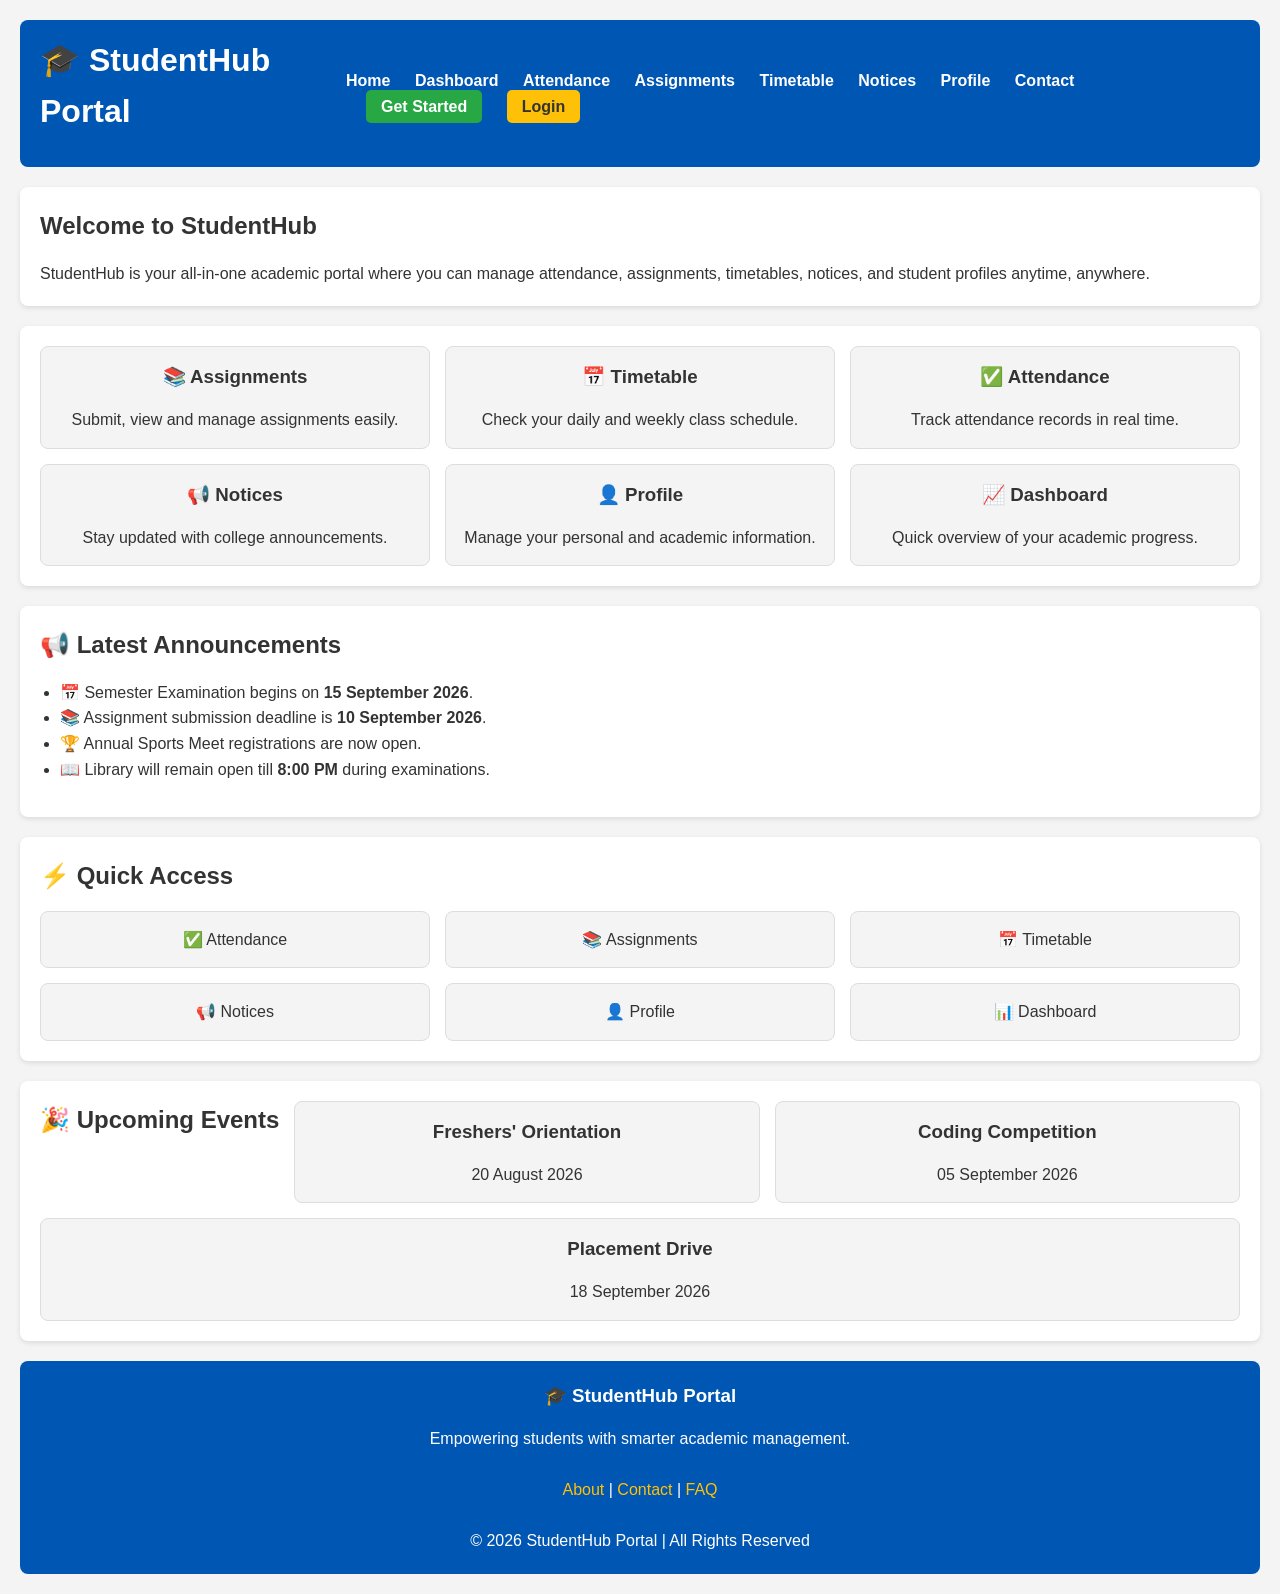
==== index.html @ 57c19a00 "Add files via upload" ====
<!DOCTYPE html>
<html lang="en">
<head>
    <meta charset="UTF-8">
    <meta name="viewport" content="width=device-width, initial-scale=1.0">
    <title>StudentHub Portal</title>
    <link rel="stylesheet" href="style.css">
</head>
<body>

<header>
    <h1>🎓 StudentHub Portal</h1>
    <nav>
        <a href="index.html">Home</a>
        <a href="dashboard.html">Dashboard</a>
        <a href="attendance.html">Attendance</a>
        <a href="assignment.html">Assignments</a>
        <a href="timetable.html">Timetable</a>
        <a href="notice.html">Notices</a>
        <a href="profile.html">Profile</a>
        <a href="contact.html">Contact</a>

        <div class="buttons">
            <a href="register.html" class="btn">Get Started</a>
            <a href="login.html" class="btn login">Login</a>
        </div>
    </nav>
</header>

<section class="hero">
    <h2>Welcome to StudentHub</h2>
    <p>StudentHub is your all-in-one academic portal where you can manage attendance, assignments, timetables, notices, and student profiles anytime, anywhere.</p>
</section>

<section class="features">
    <div class="card">
        <h3>📚 Assignments</h3>
        <p>Submit, view and manage assignments easily.</p>
    </div>
    <div class="card">
        <h3>📅 Timetable</h3>
        <p>Check your daily and weekly class schedule.</p>
    </div>
    <div class="card">
        <h3>✅ Attendance</h3>
        <p>Track attendance records in real time.</p>
    </div>
    <div class="card">
        <h3>📢 Notices</h3>
        <p>Stay updated with college announcements.</p>
    </div>
    <div class="card">
        <h3>👤 Profile</h3>
        <p>Manage your personal and academic information.</p>
    </div>
    <div class="card">
        <h3>📈 Dashboard</h3>
        <p>Quick overview of your academic progress.</p>
    </div>
</section>

<section class="announcements">
    <h2>📢 Latest Announcements</h2>
    <ul>
        <li>📅 Semester Examination begins on <strong>15 September 2026</strong>.</li>
        <li>📚 Assignment submission deadline is <strong>10 September 2026</strong>.</li>
        <li>🏆 Annual Sports Meet registrations are now open.</li>
        <li>📖 Library will remain open till <strong>8:00 PM</strong> during examinations.</li>
    </ul>
</section>

<section class="quick-access">
    <h2>⚡ Quick Access</h2>
    <div class="quick-links">
        <a href="attendance.html">✅ Attendance</a>
        <a href="assignment.html">📚 Assignments</a>
        <a href="timetable.html">📅 Timetable</a>
        <a href="notice.html">📢 Notices</a>
        <a href="profile.html">👤 Profile</a>
        <a href="dashboard.html">📊 Dashboard</a>
    </div>
</section>

<section class="events">
    <h2>🎉 Upcoming Events</h2>
    <div class="event-card">
        <h3>Freshers' Orientation</h3>
        <p>20 August 2026</p>
    </div>
    <div class="event-card">
        <h3>Coding Competition</h3>
        <p>05 September 2026</p>
    </div>
    <div class="event-card">
        <h3>Placement Drive</h3>
        <p>18 September 2026</p>
    </div>
</section>

<footer>
    <h3>🎓 StudentHub Portal</h3>
    <p>Empowering students with smarter academic management.</p>
    <br>
    <p>
        <a href="about.html">About</a> |
        <a href="contact.html">Contact</a> |
        <a href="faq.html">FAQ</a>
    </p>
    <br>
    <p>© 2026 StudentHub Portal | All Rights Reserved</p>
</footer>

</body>
</html>
---- style.css ----
/* style.css */
:root {
    --primary-color: #0056b3;
    --secondary-color: #f4f4f4;
    --text-color: #333;
    --bg-color: #fff;
}

* {
    margin: 0;
    padding: 0;
    box-sizing: border-box;
    font-family: Arial, sans-serif;
}

body {
    background-color: var(--secondary-color);
    color: var(--text-color);
    line-height: 1.6;
    padding: 20px;
}

/* Header & Navigation */
header {
    background-color: var(--primary-color);
    color: var(--bg-color);
    padding: 15px 20px;
    display: flex;
    justify-content: space-between;
    align-items: center;
    border-radius: 8px;
    margin-bottom: 20px;
}

nav a {
    color: var(--bg-color);
    text-decoration: none;
    margin: 0 10px;
    font-weight: bold;
}

nav a:hover {
    text-decoration: underline;
}

.buttons {
    display: inline-block;
    margin-left: 20px;
}

.btn {
    background-color: #28a745;
    padding: 8px 15px;
    border-radius: 5px;
}

.btn.login {
    background-color: #ffc107;
    color: #333;
}

/* Sections & Typography */
h1, h2, h3 {
    margin-bottom: 15px;
}

section {
    background: var(--bg-color);
    padding: 20px;
    border-radius: 8px;
    margin-bottom: 20px;
    box-shadow: 0 2px 5px rgba(0,0,0,0.1);
}

ul {
    margin-left: 20px;
    margin-bottom: 15px;
}

/* Grids & Cards */
.features, .quick-links, .events {
    display: flex;
    flex-wrap: wrap;
    gap: 15px;
}

.card, .event-card, .quick-links a {
    background: var(--secondary-color);
    padding: 15px;
    border-radius: 8px;
    flex: 1 1 calc(33.333% - 15px);
    text-align: center;
    text-decoration: none;
    color: var(--text-color);
    border: 1px solid #ddd;
}

.quick-links a:hover, .card:hover, .event-card:hover {
    background: #e9ecef;
}

/* Tables */
table {
    width: 100%;
    border-collapse: collapse;
    margin-bottom: 20px;
}

th, td {
    padding: 10px;
    text-align: left;
    border: 1px solid #ddd;
}

th {
    background-color: var(--primary-color);
    color: white;
}

/* Forms */
.login-container {
    max-width: 400px;
    margin: 0 auto;
}

.form-group {
    margin-bottom: 15px;
}

.form-group label {
    display: block;
    margin-bottom: 5px;
}

.form-group input {
    width: 100%;
    padding: 10px;
    border: 1px solid #ccc;
    border-radius: 4px;
}

.remember {
    display: flex;
    justify-content: space-between;
    margin-bottom: 15px;
}

button {
    width: 100%;
    padding: 10px;
    background-color: var(--primary-color);
    color: white;
    border: none;
    border-radius: 4px;
    cursor: pointer;
    font-size: 16px;
    margin-bottom: 10px;
}

button:hover {
    background-color: #004494;
}

/* Footer */
footer {
    text-align: center;
    padding: 20px;
    background-color: var(--primary-color);
    color: white;
    border-radius: 8px;
}

footer a {
    color: #ffc107;
    text-decoration: none;
}
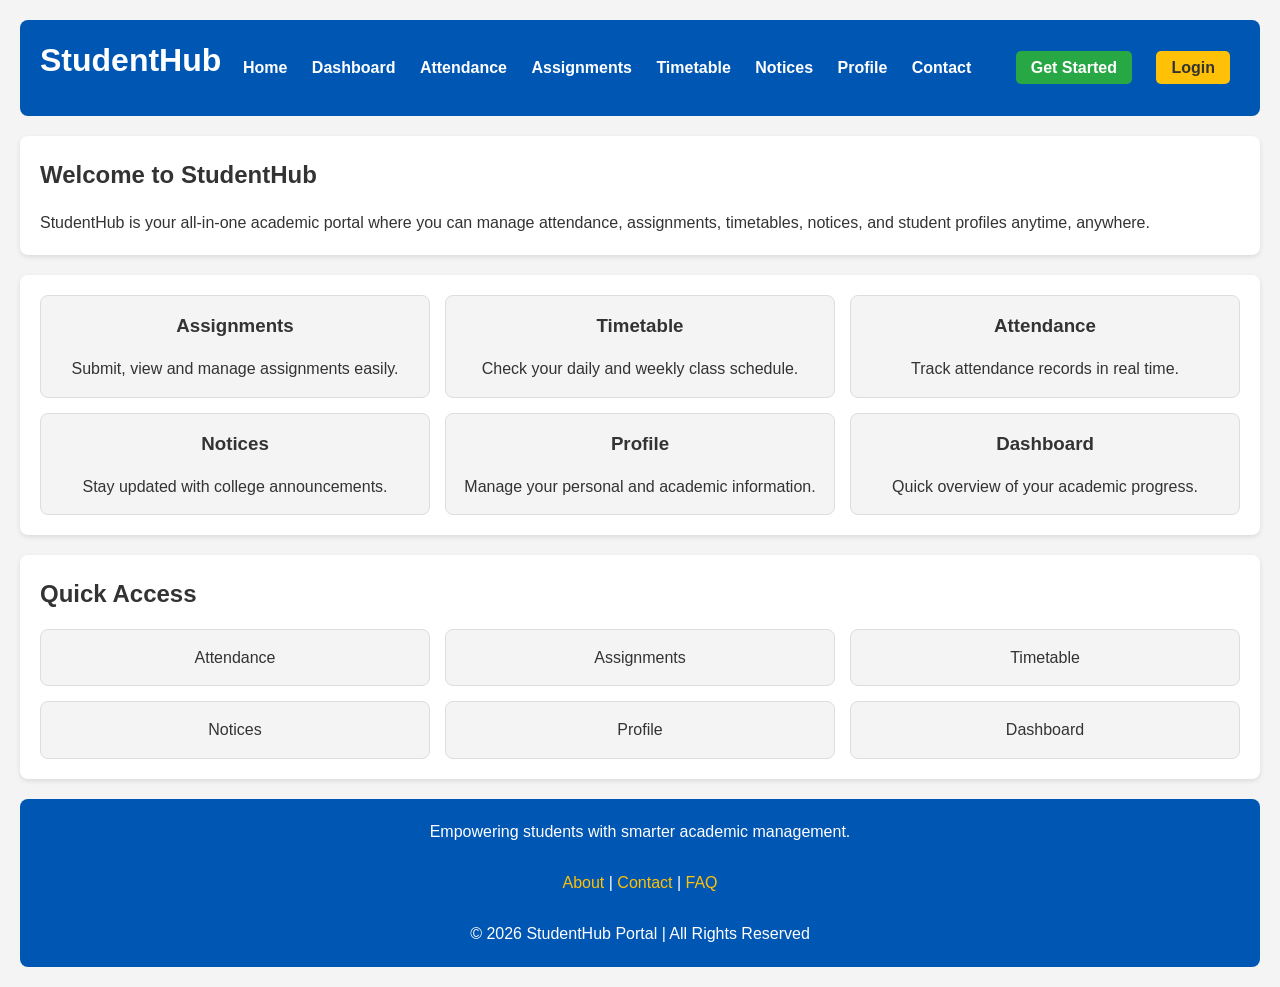
==== commit 856a95d9: "Update index.html" ====
--- a/index.html
+++ b/index.html
@@ -1,114 +1,103 @@
 <!DOCTYPE html>
 <html lang="en">
 <head>
-    <meta charset="UTF-8">
-    <meta name="viewport" content="width=device-width, initial-scale=1.0">
-    <title>StudentHub Portal</title>
-    <link rel="stylesheet" href="style.css">
+<meta charset="UTF-8">
+
+<meta name="viewport" content="width=device-width, initial-
+scale=1.0">
+
+<title>StudentHub Portal</title>
+<link rel="stylesheet" href="style.css">
 </head>
 <body>
 
 <header>
-    <h1>🎓 StudentHub Portal</h1>
-    <nav>
-        <a href="index.html">Home</a>
-        <a href="dashboard.html">Dashboard</a>
-        <a href="attendance.html">Attendance</a>
-        <a href="assignment.html">Assignments</a>
-        <a href="timetable.html">Timetable</a>
-        <a href="notice.html">Notices</a>
-        <a href="profile.html">Profile</a>
-        <a href="contact.html">Contact</a>
 
-        <div class="buttons">
-            <a href="register.html" class="btn">Get Started</a>
-            <a href="login.html" class="btn login">Login</a>
-        </div>
-    </nav>
+
+<h1>StudentHub </h1>
+<nav>
+<a href="index.html">Home</a>
+<a href="dashboard.html">Dashboard</a>
+<a href="attendance.html">Attendance</a>
+<a href="assignment.html">Assignments</a>
+<a href="timetable.html">Timetable</a>
+<a href="notice.html">Notices</a>
+<a href="profile.html">Profile</a>
+<a href="contact.html">Contact</a>
+
+<div class="buttons">
+<a href="register.html" class="btn">Get Started</a>
+<a href="login.html" class="btn login">Login</a>
+</div>
+</nav>
 </header>
 
 <section class="hero">
-    <h2>Welcome to StudentHub</h2>
-    <p>StudentHub is your all-in-one academic portal where you can manage attendance, assignments, timetables, notices, and student profiles anytime, anywhere.</p>
+<h2>Welcome to StudentHub</h2>
+<p>StudentHub is your all-in-one academic portal where you can
+manage attendance, assignments, timetables, notices, and student
+profiles anytime, anywhere.</p>
 </section>
 
+
 <section class="features">
-    <div class="card">
-        <h3>📚 Assignments</h3>
-        <p>Submit, view and manage assignments easily.</p>
-    </div>
-    <div class="card">
-        <h3>📅 Timetable</h3>
-        <p>Check your daily and weekly class schedule.</p>
-    </div>
-    <div class="card">
-        <h3>✅ Attendance</h3>
-        <p>Track attendance records in real time.</p>
-    </div>
-    <div class="card">
-        <h3>📢 Notices</h3>
-        <p>Stay updated with college announcements.</p>
-    </div>
-    <div class="card">
-        <h3>👤 Profile</h3>
-        <p>Manage your personal and academic information.</p>
-    </div>
-    <div class="card">
-        <h3>📈 Dashboard</h3>
-        <p>Quick overview of your academic progress.</p>
-    </div>
-</section>
+<div class="card">
+<h3> Assignments</h3>
+<p>Submit, view and manage assignments easily.</p>
+</div>
+<div class="card">
+<h3> Timetable</h3>
+<p>Check your daily and weekly class schedule.</p>
+</div>
+<div class="card">
+<h3> Attendance</h3>
+<p>Track attendance records in real time.</p>
+</div>
+<div class="card">
+<h3> Notices</h3>
+<p>Stay updated with college announcements.</p>
+</div>
+<div class="card">
+<h3> Profile</h3>
+<p>Manage your personal and academic information.</p>
+</div>
 
-<section class="announcements">
-    <h2>📢 Latest Announcements</h2>
-    <ul>
-        <li>📅 Semester Examination begins on <strong>15 September 2026</strong>.</li>
-        <li>📚 Assignment submission deadline is <strong>10 September 2026</strong>.</li>
-        <li>🏆 Annual Sports Meet registrations are now open.</li>
-        <li>📖 Library will remain open till <strong>8:00 PM</strong> during examinations.</li>
-    </ul>
+
+
+<div class="card">
+<h3> Dashboard</h3>
+<p>Quick overview of your academic progress.</p>
+</div>
 </section>
 
 <section class="quick-access">
-    <h2>⚡ Quick Access</h2>
-    <div class="quick-links">
-        <a href="attendance.html">✅ Attendance</a>
-        <a href="assignment.html">📚 Assignments</a>
-        <a href="timetable.html">📅 Timetable</a>
-        <a href="notice.html">📢 Notices</a>
-        <a href="profile.html">👤 Profile</a>
-        <a href="dashboard.html">📊 Dashboard</a>
-    </div>
-</section>
-
-<section class="events">
-    <h2>🎉 Upcoming Events</h2>
-    <div class="event-card">
-        <h3>Freshers' Orientation</h3>
-        <p>20 August 2026</p>
-    </div>
-    <div class="event-card">
-        <h3>Coding Competition</h3>
-        <p>05 September 2026</p>
-    </div>
-    <div class="event-card">
-        <h3>Placement Drive</h3>
-        <p>18 September 2026</p>
-    </div>
+<h2> Quick Access</h2>
+<div class="quick-links">
+<a href="attendance.html"> Attendance</a>
+<a href="assignment.html"> Assignments</a>
+<a href="timetable.html"> Timetable</a>
+<a href="notice.html"> Notices</a>
+<a href="profile.html"> Profile</a>
+<a href="dashboard.html"> Dashboard</a>
+</div>
 </section>
 
 <footer>
-    <h3>🎓 StudentHub Portal</h3>
-    <p>Empowering students with smarter academic management.</p>
-    <br>
-    <p>
-        <a href="about.html">About</a> |
-        <a href="contact.html">Contact</a> |
-        <a href="faq.html">FAQ</a>
-    </p>
-    <br>
-    <p>© 2026 StudentHub Portal | All Rights Reserved</p>
+
+
+
+
+<p>Empowering students with smarter academic
+management.</p>
+<br>
+<p>
+<a href="about.html">About</a> |
+<a href="contact.html">Contact</a> |
+<a href="faq.html">FAQ</a>
+</p>
+<br>
+<p>© 2026 StudentHub Portal | All Rights Reserved</p>
 </footer>
 
 </body>
-</html>+</html>
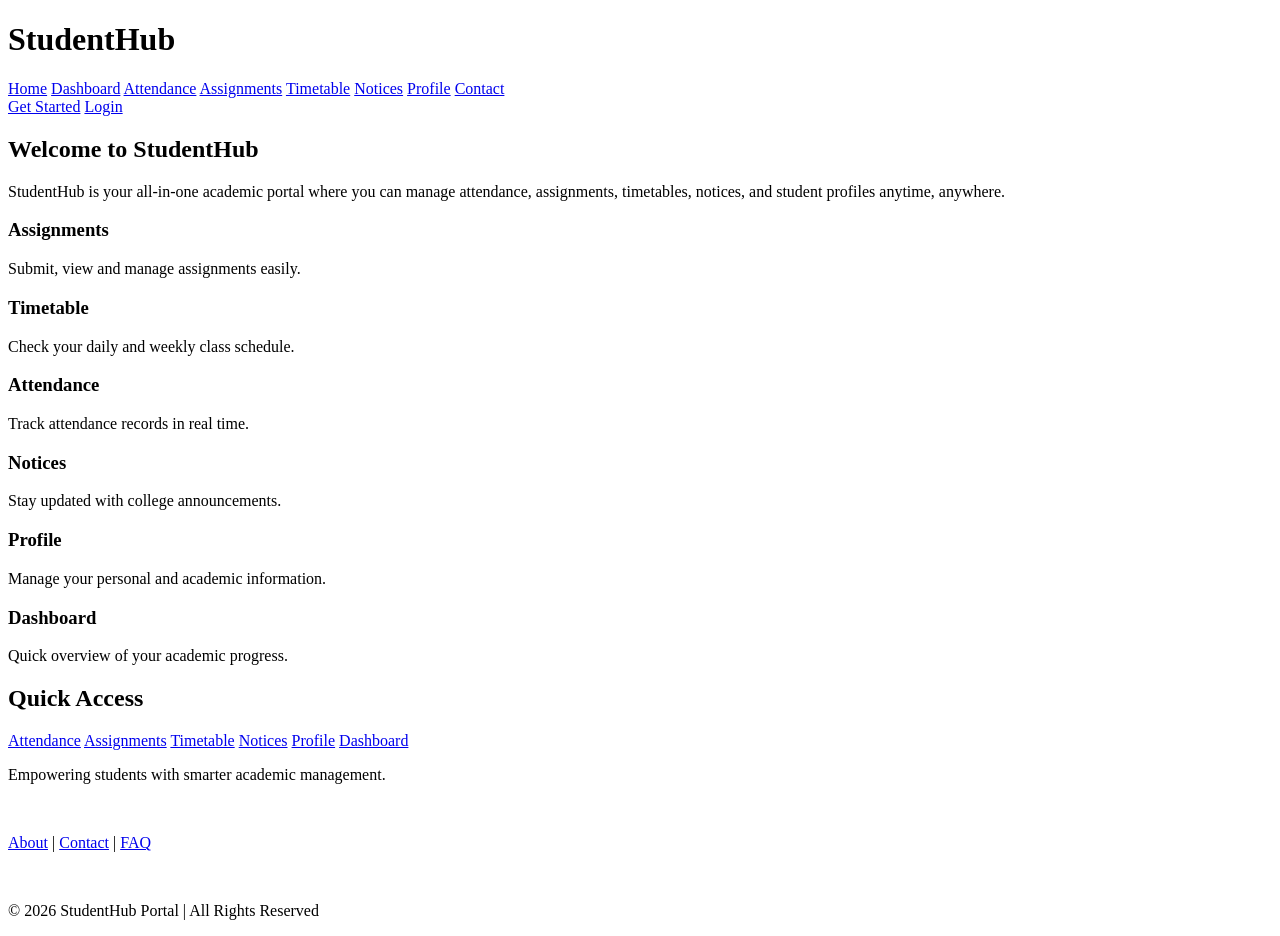
==== commit 82ce21b8: "Update index.html" ====
--- a/index.html
+++ b/index.html
@@ -7,7 +7,7 @@
 scale=1.0">
 
 <title>StudentHub Portal</title>
-<link rel="stylesheet" href="style.css">
+<link rel="stylesheet" href="style1.css">
 </head>
 <body>
 
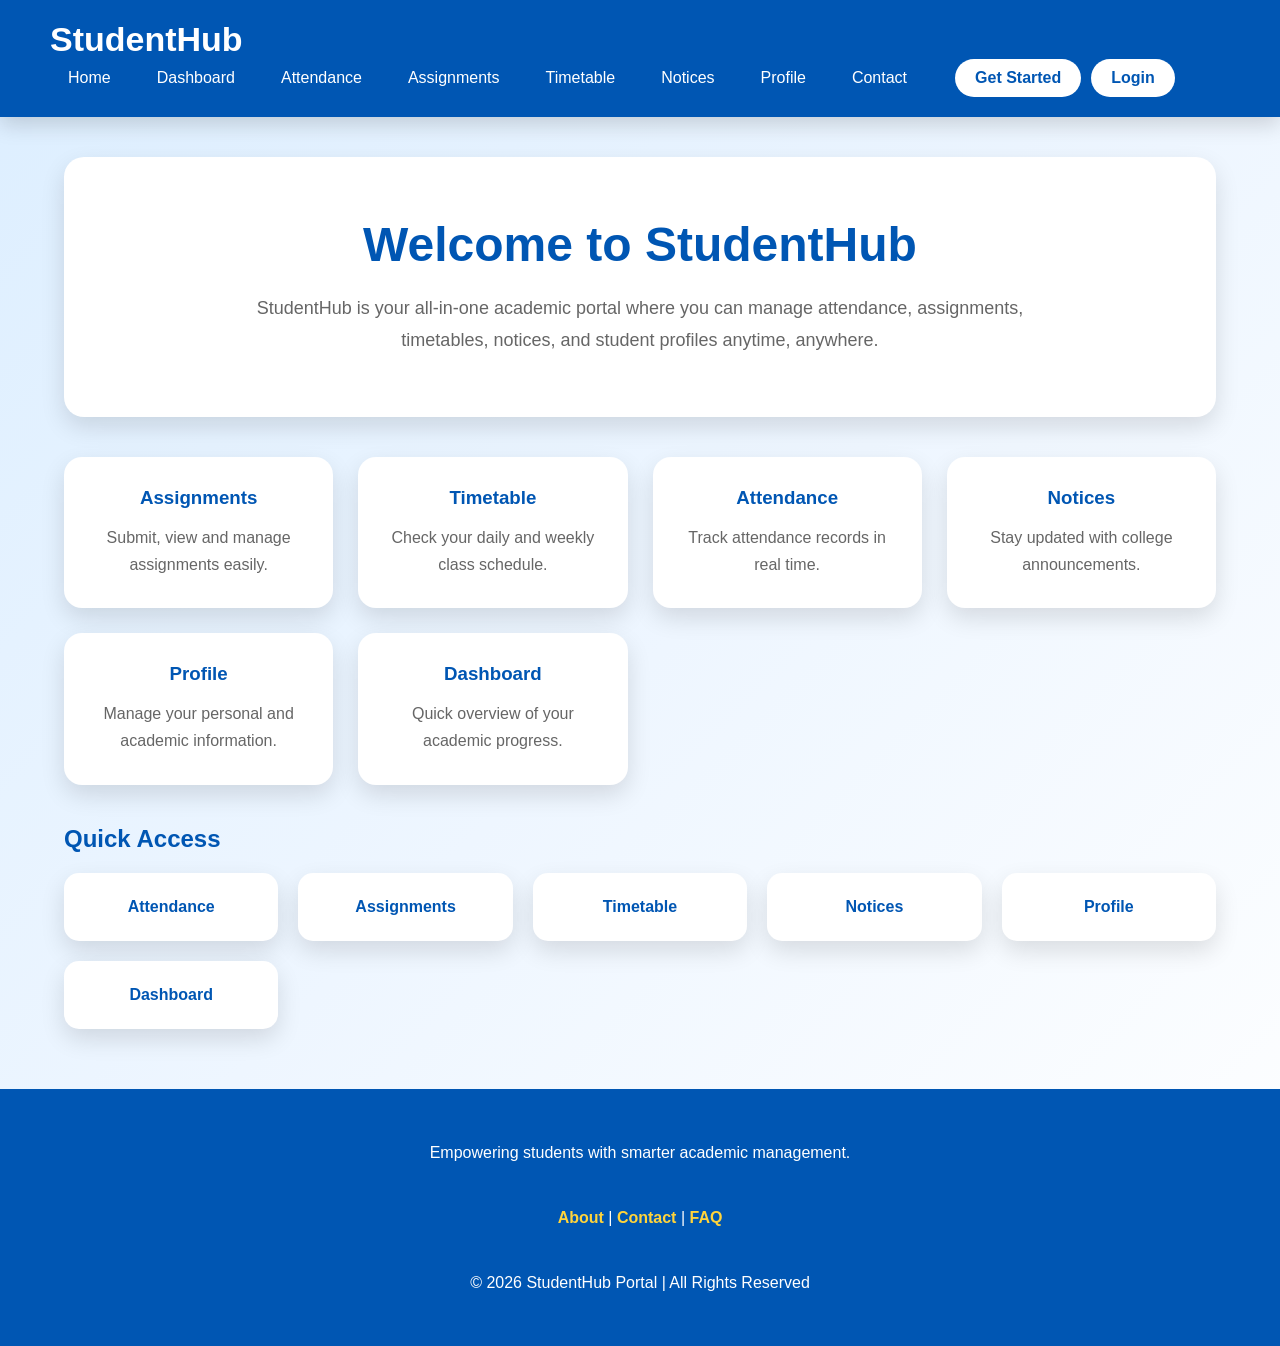
==== commit 783c2063: "Update index.html" ====
--- a/index.html
+++ b/index.html
@@ -7,7 +7,7 @@
 scale=1.0">
 
 <title>StudentHub Portal</title>
-<link rel="stylesheet" href="style1.css">
+<link rel="stylesheet" href="style.css">
 </head>
 <body>
 
--- a/style.css
+++ b/style.css
@@ -0,0 +1,959 @@
+@import url('https://fonts.googleapis.com/css2?family=Poppins:wght@300;400;500;600;700&display=swap');
+*{
+    margin:0;
+    padding:0;
+    box-sizing:border-box;
+    font-family:'Poppins',sans-serif;
+}
+
+body{
+
+    background:linear-gradient(135deg,#dceeff,#eef6ff,#ffffff);
+    color:#333;
+    min-height:100vh;
+
+}
+
+a{
+
+    text-decoration:none;
+
+}
+
+html{
+
+    scroll-behavior:smooth;
+
+}
+
+header{
+
+    background:#0056b3;
+    padding:20px 50px;
+    display:flex;
+    justify-content:space-between;
+    align-items:center;
+    flex-wrap:wrap;
+    box-shadow:0 8px 20px rgba(0,0,0,.15);
+
+}
+
+header h1{
+
+    color:white;
+    font-size:34px;
+
+}
+
+nav{
+
+    display:flex;
+    align-items:center;
+    gap:10px;
+    flex-wrap:wrap;
+
+}
+
+nav a{
+
+    color:white;
+    padding:10px 18px;
+    border-radius:8px;
+    font-weight:500;
+    transition:.3s;
+
+}
+
+nav a:hover{
+
+    background:white;
+    color:#0056b3;
+
+}
+
+.buttons{
+
+    display:flex;
+    gap:10px;
+    margin-left:20px;
+
+}
+
+.btn{
+
+    background:white;
+    color:#0056b3;
+    padding:10px 20px;
+    border-radius:30px;
+    font-weight:600;
+    transition:.3s;
+
+}
+
+.btn:hover{
+
+  
+    color:black;
+    transform:translateY(-3px);
+
+}
+
+
+
+.hero{
+
+    width:90%;
+    margin:40px auto;
+    background:white;
+    padding:60px;
+    text-align:center;
+    border-radius:20px;
+    box-shadow:0 10px 25px rgba(0,0,0,.12);
+
+}
+
+.hero h2{
+
+    font-size:48px;
+    color:#0056b3;
+    margin-bottom:20px;
+
+}
+
+.hero p{
+
+    width:80%;
+    margin:auto;
+    color:#666;
+    font-size:18px;
+    line-height:1.8;
+
+}
+section{
+
+    width:90%;
+    margin:40px auto;
+
+}
+
+.features{
+
+    display:grid;
+    grid-template-columns:repeat(auto-fit,minmax(260px,1fr));
+    gap:25px;
+
+}
+
+.card{
+
+    background:white;
+    padding:30px;
+    border-radius:18px;
+    text-align:center;
+    box-shadow:0 10px 25px rgba(0,0,0,.12);
+    transition:.3s;
+
+}
+
+.card:hover{
+
+    transform:translateY(-10px);
+
+}
+
+.card h3{
+
+    color:#0056b3;
+    margin-bottom:15px;
+
+}
+
+.card p{
+
+    color:#666;
+    line-height:1.7;
+
+}
+
+.announcements{
+
+    background:white;
+    padding:35px;
+    border-radius:18px;
+    box-shadow:0 10px 25px rgba(0,0,0,.12);
+
+}
+
+.announcements h2{
+
+    color:#0056b3;
+    margin-bottom:20px;
+
+}
+
+.announcements ul{
+
+    list-style:none;
+
+}
+
+.announcements li{
+
+    background:#eef5ff;
+    padding:15px;
+    margin:15px 0;
+    border-left:6px solid #0056b3;
+    border-radius:8px;
+
+}
+
+.quick-links{
+
+    display:grid;
+    grid-template-columns:repeat(auto-fit,minmax(180px,1fr));
+    gap:20px;
+
+}
+
+.quick-links a{
+
+    background:white;
+    padding:25px;
+    text-align:center;
+    border-radius:15px;
+    color:#0056b3;
+    font-weight:600;
+    box-shadow:0 10px 25px rgba(0,0,0,.12);
+    transition:.3s;
+
+}
+
+.quick-links a:hover{
+
+    background:#0056b3;
+    color:white;
+    transform:translateY(-6px);
+
+}
+.events{
+
+    display:grid;
+    grid-template-columns:repeat(auto-fit,minmax(280px,1fr));
+    gap:25px;
+
+}
+
+.event-card{
+
+    background:white;
+    padding:30px;
+    border-radius:18px;
+    text-align:center;
+    box-shadow:0 10px 25px rgba(0,0,0,.12);
+    transition:.3s;
+
+}
+
+.event-card:hover{
+
+    transform:scale(1.03);
+
+}
+
+.event-card h3{
+
+    color:#0056b3;
+    margin-bottom:12px;
+
+}
+
+.event-card p{
+
+    color:#666;
+
+}
+
+.dashboard{
+
+    display:grid;
+    grid-template-columns:repeat(auto-fit,minmax(250px,1fr));
+    gap:25px;
+
+}
+
+.dashboard-card{
+
+    background:white;
+    padding:30px;
+    border-radius:18px;
+    text-align:center;
+    box-shadow:0 10px 25px rgba(0,0,0,.12);
+    transition:.3s;
+
+}
+
+.dashboard-card:hover{
+
+    transform:translateY(-8px);
+
+}
+
+.dashboard-card h2{
+
+    color:#0056b3;
+    margin-bottom:12px;
+
+}
+
+.dashboard-card p{
+
+    color:#666;
+
+}
+
+.stats{
+
+    display:grid;
+    grid-template-columns:repeat(auto-fit,minmax(220px,1fr));
+    gap:20px;
+
+}
+
+.stat-box{
+
+    background:white;
+    padding:30px;
+    border-radius:18px;
+    text-align:center;
+    box-shadow:0 10px 25px rgba(0,0,0,.12);
+    transition:.3s;
+
+}
+
+.stat-box:hover{
+
+    transform:translateY(-8px);
+
+}
+
+.stat-box h2{
+
+    color:#0056b3;
+    font-size:38px;
+
+}
+
+.stat-box p{
+
+    margin-top:10px;
+    color:#666;
+
+}
+
+.register-container,
+.login-container{
+
+    width:450px;
+    margin:50px auto;
+    background:#fff;
+    padding:40px;
+    border-radius:18px;
+    box-shadow:0 12px 30px rgba(0,0,0,.15);
+
+}
+
+.register-container h2,
+.login-container h2{
+
+    text-align:center;
+    color:#0056b3;
+    margin-bottom:10px;
+    font-size:34px;
+
+}
+
+.register-container p,
+.login-container p{
+
+    text-align:center;
+    color:#666;
+    margin-bottom:30px;
+
+}
+
+.form-group{
+
+    margin-bottom:18px;
+
+}
+
+.form-group label{
+
+    display:block;
+    margin-bottom:8px;
+    font-weight:600;
+    color:#333;
+
+}
+
+.form-group input,
+.form-group select,
+.form-group textarea{
+
+    width:100%;
+    padding:14px;
+    border:1px solid #ccc;
+    border-radius:10px;
+    font-size:16px;
+    transition:.3s;
+
+}
+
+.form-group input:focus,
+.form-group select:focus,
+.form-group textarea:focus{
+
+    border:2px solid #0056b3;
+    outline:none;
+
+}
+
+.checkbox{
+
+    display:flex;
+    align-items:center;
+    gap:8px;
+    margin:20px 0;
+
+}
+
+.remember{
+
+    display:flex;
+    justify-content:space-between;
+    align-items:center;
+    margin-bottom:25px;
+
+}
+
+.remember a{
+
+    color:#0056b3;
+    font-weight:600;
+
+}
+
+.remember a:hover{
+
+    text-decoration:underline;
+
+}
+
+button{
+
+    width:100%;
+    padding:15px;
+    background:#0056b3;
+    color:white;
+    border:none;
+    border-radius:10px;
+    font-size:18px;
+    cursor:pointer;
+    transition:.3s;
+
+}
+
+button:hover{
+
+    background:#003f88;
+    transform:translateY(-2px);
+
+}
+
+.login-link,
+.signup-link{
+
+    text-align:center;
+    margin-top:25px;
+
+}
+
+.login-link a,
+.signup-link a{
+
+    color:#0056b3;
+    font-weight:bold;
+
+}
+
+.login-link a:hover,
+.signup-link a:hover{
+
+    text-decoration:underline;
+
+}
+
+.profile{
+
+    width:90%;
+    margin:40px auto;
+    display:grid;
+    grid-template-columns:300px 1fr;
+    gap:30px;
+
+}
+
+.profile-left{
+
+    background:#fff;
+    padding:30px;
+    border-radius:15px;
+    text-align:center;
+    box-shadow:0 10px 25px rgba(0,0,0,.12);
+
+}
+
+.profile-left img{
+
+    width:160px;
+    height:160px;
+    border-radius:50%;
+    border:6px solid #0056b3;
+    margin-bottom:20px;
+
+}
+
+.profile-left h2{
+
+    color:#0056b3;
+
+}
+
+.profile-right{
+
+    background:#fff;
+    padding:35px;
+    border-radius:15px;
+    box-shadow:0 10px 25px rgba(0,0,0,.12);
+
+}
+
+.profile-right h3{
+
+    color:#0056b3;
+    margin-bottom:20px;
+
+}
+
+.profile-right p{
+
+    margin:15px 0;
+    font-size:17px;
+
+}
+.contact-box{
+
+    width:90%;
+    margin:40px auto;
+    display:grid;
+    grid-template-columns:1fr 1fr;
+    gap:30px;
+
+}
+
+.contact-info{
+
+    background:#fff;
+    padding:35px;
+    border-radius:15px;
+    box-shadow:0 10px 25px rgba(0,0,0,.12);
+
+}
+
+.contact-info h2{
+
+    color:#0056b3;
+    margin-bottom:20px;
+
+}
+
+.contact-info p{
+
+    margin:18px 0;
+    font-size:17px;
+
+}
+
+.contact-form{
+
+    background:#fff;
+    padding:35px;
+    border-radius:15px;
+    box-shadow:0 10px 25px rgba(0,0,0,.12);
+
+}
+
+table{
+
+    width:90%;
+    margin:40px auto;
+    border-collapse:collapse;
+    background:white;
+    border-radius:15px;
+    overflow:hidden;
+    box-shadow:0 8px 20px rgba(0,0,0,.15);
+
+}
+
+th{
+
+    background:#0056b3;
+    color:white;
+    padding:16px;
+
+}
+
+td{
+
+    padding:15px;
+    border:1px solid #ddd;
+    text-align:center;
+
+}
+
+tr:nth-child(even){
+
+    background:#f5f9ff;
+
+}
+
+tr:hover{
+
+    background:#dbeafe;
+
+}
+
+footer{
+
+    background:#0056b3;
+    color:white;
+    text-align:center;
+    padding:40px 20px;
+    margin-top:60px;
+
+}
+
+footer h3{
+
+    margin-bottom:15px;
+    font-size:28px;
+
+}
+
+footer p{
+
+    margin:10px 0;
+
+}
+
+footer a{
+
+    color:#ffd43b;
+    font-weight:600;
+    transition:.3s;
+
+}
+
+footer a:hover{
+
+    color:white;
+
+}
+
+h2{
+
+    color:#0056b3;
+    margin-bottom:20px;
+
+}
+
+h3{
+
+    margin-bottom:10px;
+
+}
+
+p{
+
+    line-height:1.7;
+
+}
+
+.btn,
+button{
+
+    transition:.3s ease;
+
+}
+
+.btn:hover,
+button:hover{
+
+    box-shadow:0 10px 20px rgba(0,86,179,.3);
+
+}
+
+.card,
+.dashboard-card,
+.event-card,
+.stat-box{
+
+    cursor:pointer;
+
+}
+
+.card:hover,
+.dashboard-card:hover,
+.event-card:hover,
+.stat-box:hover{
+
+    box-shadow:0 15px 35px rgba(0,86,179,.25);
+
+}
+
+.notice-box{
+
+    background:#eef5ff;
+    border-left:6px solid #0056b3;
+    padding:20px;
+    border-radius:10px;
+    margin-bottom:20px;
+
+}
+
+.pending{
+
+    color:#dc3545;
+    font-weight:bold;
+
+}
+
+.submitted{
+
+    color:#28a745;
+    font-weight:bold;
+
+}
+
+.completed{
+
+    color:#28a745;
+    font-weight:bold;
+
+}
+
+.profile-image{
+
+    width:180px;
+    height:180px;
+    border-radius:50%;
+    border:6px solid #0056b3;
+    object-fit:cover;
+    margin-bottom:20px;
+
+}
+
+input::placeholder,
+textarea::placeholder{
+
+    color:#999;
+
+}
+
+::-webkit-scrollbar{
+
+    width:10px;
+
+}
+
+::-webkit-scrollbar-track{
+
+    background:#e6f0ff;
+
+}
+
+::-webkit-scrollbar-thumb{
+
+    background:#0056b3;
+    border-radius:20px;
+
+}
+
+::-webkit-scrollbar-thumb:hover{
+
+    background:#003d80;
+
+}
+@keyframes fadeIn{
+
+    from{
+
+        opacity:0;
+        transform:translateY(20px);
+
+    }
+
+    to{
+
+        opacity:1;
+        transform:translateY(0);
+
+    }
+
+}
+
+.hero,
+.card,
+.dashboard-card,
+.event-card,
+.stat-box,
+.register-container,
+.login-container,
+.contact-box,
+.profile{
+
+    animation:fadeIn .8s ease;
+
+}
+
+@media(max-width:1000px){
+
+header{
+
+    flex-direction:column;
+    text-align:center;
+
+}
+
+nav{
+
+    justify-content:center;
+    margin-top:20px;
+
+}
+
+.buttons{
+
+    margin-top:20px;
+    margin-left:0;
+
+}
+
+.profile{
+
+    grid-template-columns:1fr;
+
+}
+
+.contact-box{
+
+    grid-template-columns:1fr;
+
+}
+
+}
+
+@media(max-width:768px){
+
+.hero{
+
+    padding:40px 20px;
+
+}
+
+.hero h2{
+
+    font-size:34px;
+
+}
+
+.hero p{
+
+    width:100%;
+    font-size:16px;
+
+}
+
+.register-container,
+.login-container{
+
+    width:95%;
+    padding:25px;
+
+}
+
+header{
+
+    padding:20px;
+
+}
+
+header h1{
+
+    font-size:28px;
+
+}
+
+nav{
+
+    gap:8px;
+
+}
+
+nav a{
+
+    font-size:14px;
+    padding:8px 12px;
+
+}
+
+table{
+
+    display:block;
+    overflow-x:auto;
+
+}
+
+}
+
+@media(max-width:500px){
+
+.features,
+.dashboard,
+.events,
+.stats,
+.quick-links{
+
+    grid-template-columns:1fr;
+
+}
+
+.hero h2{
+
+    font-size:28px;
+
+}
+
+.hero p{
+
+    font-size:15px;
+
+}
+
+button{
+
+    font-size:16px;
+
+}
+
+}
